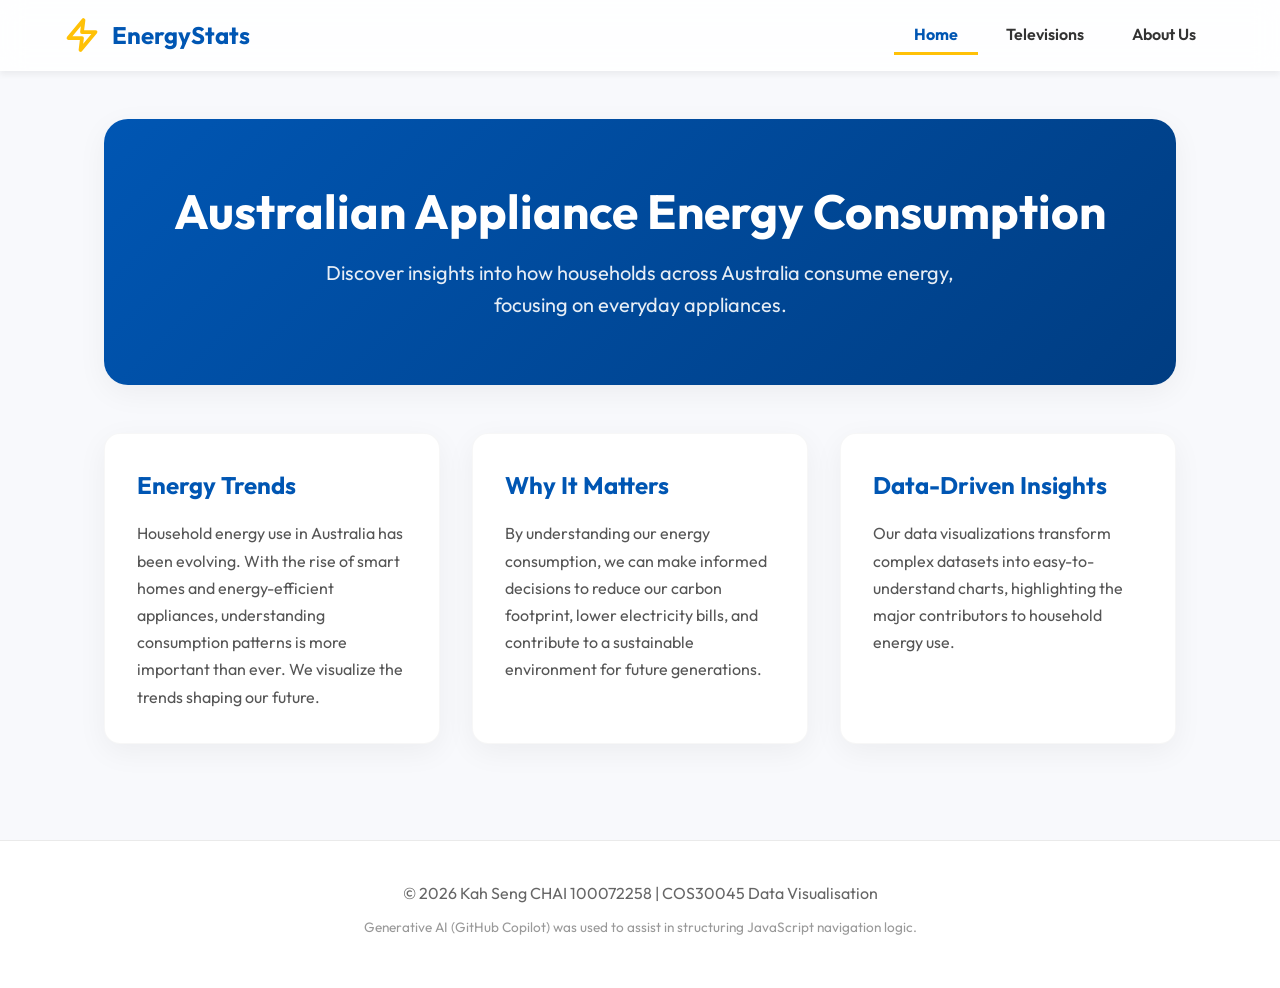
==== index.html @ 73813632 "setup index.html and style.css" ====
<!DOCTYPE html>
<html lang="en">
<head>
  <meta charset="UTF-8">
  <meta name="viewport" content="width=device-width, initial-scale=1.0">
  <title>Appliance Energy Consumption | Home</title>
  <meta name="description" content="Explore data and visualizations on appliance energy consumption across Australia.">
  <link rel="stylesheet" href="css/style.css">
  <script src="js/nav.js" defer></script>
</head>
<body>
  <header>
    <div>
      <a href="index.html">
        <svg class="logo-svg" viewBox="0 0 24 24">
          <path d="M13 2L3 14h9l-1 8 10-12h-9l1-8z" stroke-linejoin="round" stroke-linecap="round"/>
        </svg>
        <span>EnergyStats</span>
      </a>
    </div>
    <nav>
      <ul>
        <li><a href="index.html" class="nav-link">Home</a></li>
        <li><a href="televisions.html" class="nav-link">Televisions</a></li>
        <li><a href="about.html" class="nav-link">About Us</a></li>
      </ul>
    </nav>
  </header>

  <main>
    <section class="hero">
      <h1>Australian Appliance Energy Consumption</h1>
      <p>Discover insights into how households across Australia consume energy, focusing on everyday appliances.</p>
    </section>

    <div class="card-grid">
      <div class="card">
        <h2>Energy Trends</h2>
        <p>Household energy use in Australia has been evolving. With the rise of smart homes and energy-efficient appliances, understanding consumption patterns is more important than ever. We visualize the trends shaping our future.</p>
      </div>
      <div class="card">
        <h2>Why It Matters</h2>
        <p>By understanding our energy consumption, we can make informed decisions to reduce our carbon footprint, lower electricity bills, and contribute to a sustainable environment for future generations.</p>
      </div>
      <div class="card">
        <h2>Data-Driven Insights</h2>
        <p>Our data visualizations transform complex datasets into easy-to-understand charts, highlighting the major contributors to household energy use.</p>
      </div>
    </div>
  </main>

  <footer>
    <p>&copy; 2026 Kah Seng CHAI 100072258 | COS30045 Data Visualisation</p>
    <p><small>Generative AI (GitHub Copilot) was used to assist in structuring JavaScript navigation logic.</small></p>
  </footer>
</body>
</html>
---- css/style.css ----
@import url('https://fonts.googleapis.com/css2?family=Outfit:wght@300;400;600;700&display=swap');

/* Palette matching the Power Logo */
:root {
  --primary-color: #0056b3;
  --accent-color: #ffc107;
  --text-color: #333333;
  --bg-hover: #e9ecef;
  --bg-color: #f8f9fc;
  --card-bg: #ffffff;
  --shadow: 0 8px 30px rgba(0,0,0,0.05);
  --glass-bg: rgba(255, 255, 255, 0.85);
  --glass-border: rgba(255, 255, 255, 0.2);
}

* {
  margin: 0;
  padding: 0;
  box-sizing: border-box;
  font-family: 'Outfit', sans-serif;
}

body {
  background-color: var(--bg-color);
  color: var(--text-color);
  line-height: 1.6;
  display: flex;
  flex-direction: column;
  min-height: 100vh;
}

/* Header & Navigation */
header {
  position: sticky;
  top: 0;
  z-index: 1000;
  background: var(--glass-bg);
  backdrop-filter: blur(12px);
  -webkit-backdrop-filter: blur(12px);
  border-bottom: 1px solid var(--glass-border);
  box-shadow: 0 4px 6px rgba(0, 0, 0, 0.05);
  display: flex;
  justify-content: space-between;
  align-items: center;
  padding: 1rem 5%;
  transition: all 0.3s ease;
}

header div a {
  display: flex;
  align-items: center;
  gap: 0.75rem;
  text-decoration: none;
  font-weight: 700;
  font-size: 1.5rem;
  color: var(--primary-color);
}

.logo-svg {
  width: 36px;
  height: 36px;
  fill: none;
  stroke: var(--accent-color);
  stroke-width: 2.5;
  stroke-linecap: round;
  stroke-linejoin: round;
  transition: transform 0.3s ease;
}

header div a:hover .logo-svg {
  transform: scale(1.1) rotate(5deg);
}

nav ul {
  display: flex;
  list-style: none;
  gap: 0.5rem;
}

nav li {
  margin: 0;
}

.nav-link {
  text-decoration: none;
  color: var(--text-color);
  font-weight: 600;
  padding: 0.5rem 1.25rem;
  border-radius: 8px;
  transition: all 0.2s ease-in-out;
  border-bottom: 3px solid transparent;
}

/* Mouse-over feedback */
.nav-link:hover {
  background-color: var(--bg-hover);
  color: var(--primary-color);
  transition: all 0.2s ease-in-out;
}

/* Page indicator for currently active page */
.nav-link.active {
  border-bottom: 3px solid var(--accent-color);
  font-weight: bold;
  color: var(--primary-color);
  background-color: transparent;
  border-radius: 8px 8px 0 0;
}

/* Main Content Area */
main {
  flex-grow: 1;
  padding: 3rem 5%;
  max-width: 1200px;
  margin: 0 auto;
  width: 100%;
}

.hero {
  text-align: center;
  padding: 4rem 2rem;
  background: linear-gradient(135deg, var(--primary-color) 0%, #003d82 100%);
  color: white;
  border-radius: 24px;
  margin-bottom: 3rem;
  box-shadow: var(--shadow);
  position: relative;
  overflow: hidden;
}

.hero h1 {
  font-size: 3rem;
  margin-bottom: 1rem;
  line-height: 1.2;
}

.hero p {
  font-size: 1.25rem;
  opacity: 0.9;
  max-width: 650px;
  margin: 0 auto;
}

.card-grid {
  display: grid;
  grid-template-columns: repeat(auto-fit, minmax(320px, 1fr));
  gap: 2rem;
  margin-bottom: 3rem;
}

.card {
  background: var(--card-bg);
  padding: 2rem;
  border-radius: 16px;
  box-shadow: var(--shadow);
  transition: transform 0.3s ease, box-shadow 0.3s ease;
  border: 1px solid rgba(0,0,0,0.03);
}

.card:hover {
  transform: translateY(-6px);
  box-shadow: 0 16px 40px rgba(0, 0, 0, 0.08);
}

.card h2 {
  color: var(--primary-color);
  margin-bottom: 1rem;
  font-size: 1.5rem;
}

.card p {
  color: #555;
  line-height: 1.7;
}

/* Footer Requirements */
footer {
  background-color: white;
  padding: 2.5rem 5%;
  text-align: center;
  border-top: 1px solid #eaeaea;
  margin-top: auto;
}

footer p {
  margin-bottom: 0.5rem;
  color: #666;
  font-size: 1rem;
}

footer small {
  color: #999;
  font-size: 0.85rem;
}
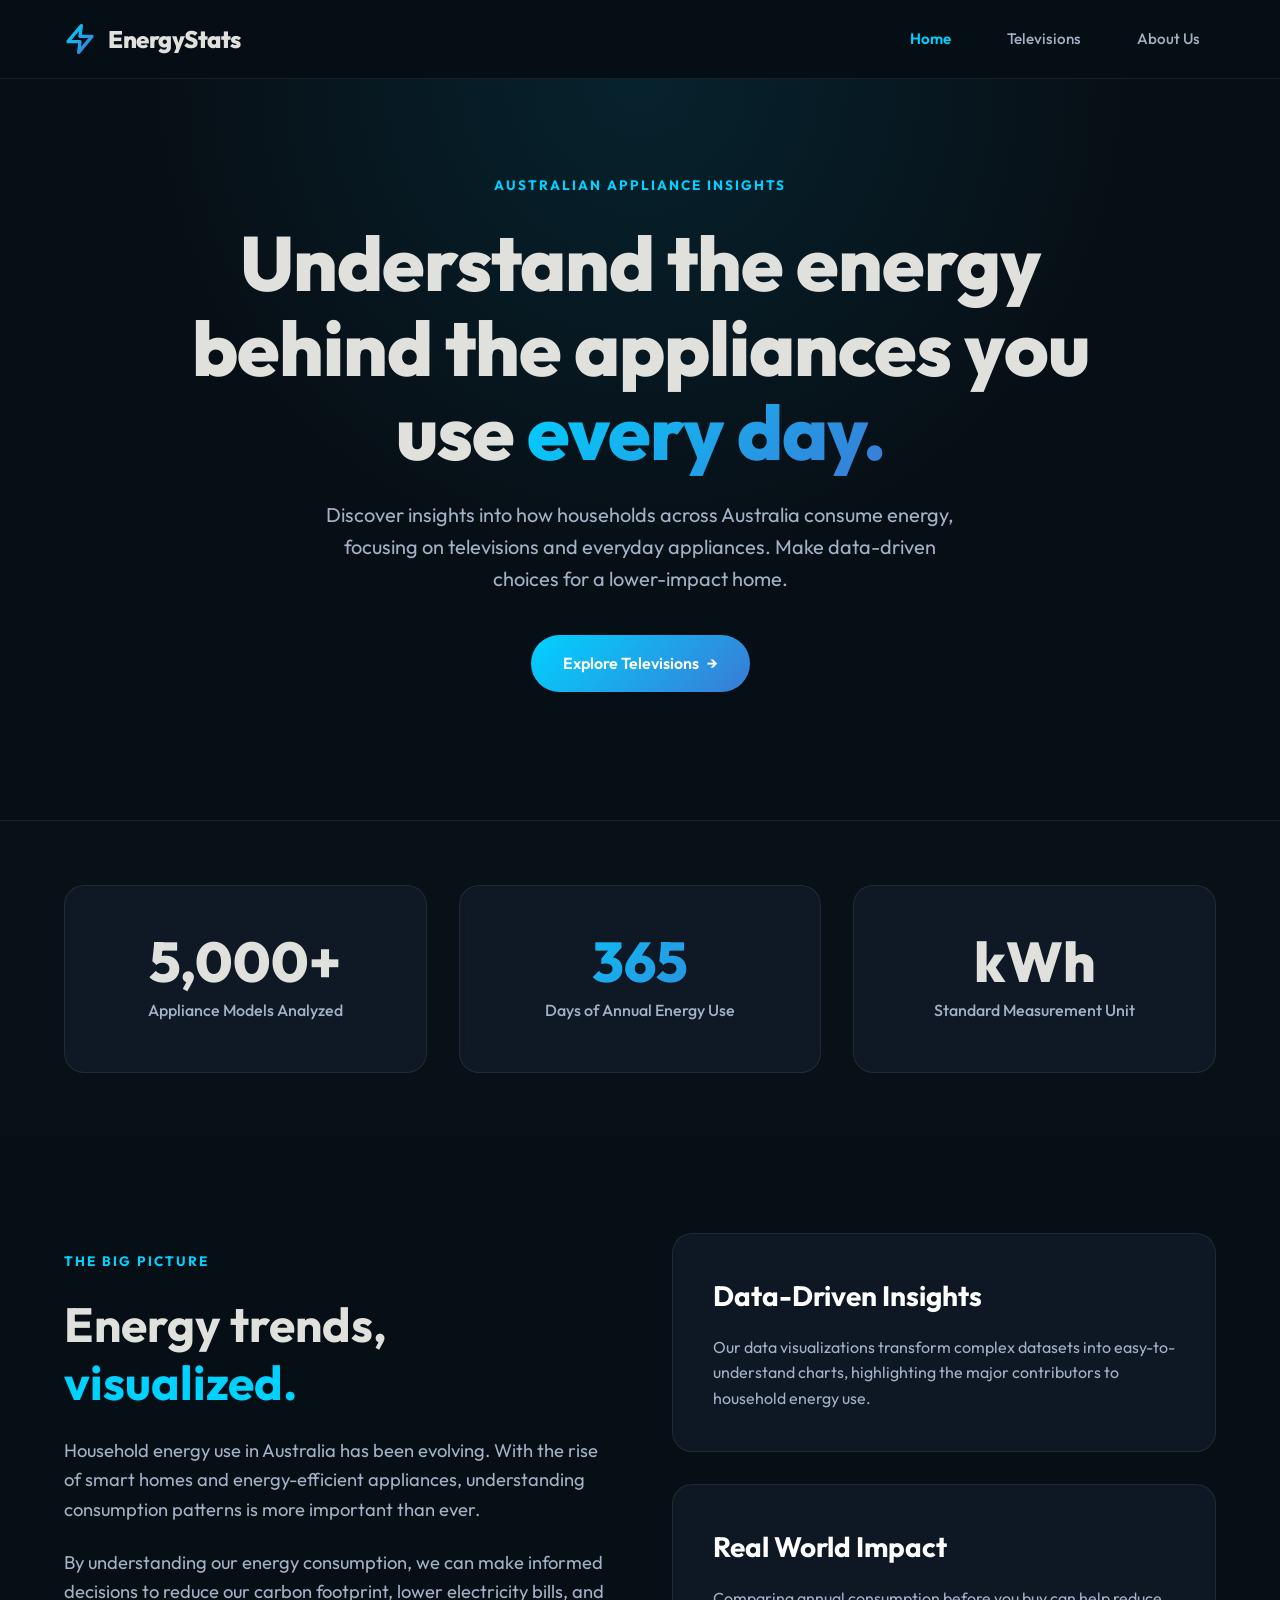
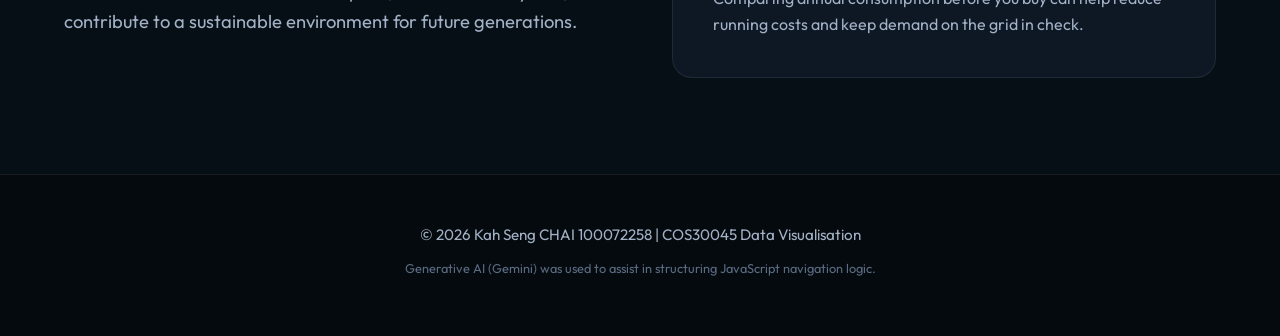
==== commit eb513053: "2026.09.24" ====
--- a/index.html
+++ b/index.html
@@ -10,17 +10,21 @@
 </head>
 <body>
   <header>
-    <div>
-      <a href="index.html">
-        <svg class="logo-svg" viewBox="0 0 24 24">
-          <path d="M13 2L3 14h9l-1 8 10-12h-9l1-8z" stroke-linejoin="round" stroke-linecap="round"/>
-        </svg>
-        <span>EnergyStats</span>
-      </a>
-    </div>
+    <a class="brand" href="index.html">
+      <svg class="logo-svg" viewBox="0 0 24 24">
+        <defs>
+          <linearGradient id="accent-grad" x1="0%" y1="0%" x2="100%" y2="100%">
+            <stop offset="0%" stop-color="#00d2ff" />
+            <stop offset="100%" stop-color="#3a7bd5" />
+          </linearGradient>
+        </defs>
+        <path d="M13 2L3 14h9l-1 8 10-12h-9l1-8z" stroke-linejoin="round" stroke-linecap="round"/>
+      </svg>
+      <span>EnergyStats</span>
+    </a>
     <nav>
       <ul>
-        <li><a href="index.html" class="nav-link">Home</a></li>
+        <li><a href="index.html" class="nav-link active">Home</a></li>
         <li><a href="televisions.html" class="nav-link">Televisions</a></li>
         <li><a href="about.html" class="nav-link">About Us</a></li>
       </ul>
@@ -29,29 +33,54 @@
 
   <main>
     <section class="hero">
-      <h1>Australian Appliance Energy Consumption</h1>
-      <p>Discover insights into how households across Australia consume energy, focusing on everyday appliances.</p>
+      <span class="eyebrow">Australian Appliance Insights</span>
+      <h1>Understand the energy behind the appliances you use <em>every day.</em></h1>
+      <p>Discover insights into how households across Australia consume energy, focusing on televisions and everyday appliances. Make data-driven choices for a lower-impact home.</p>
+      <a href="televisions.html" class="btn">Explore Televisions <span>→</span></a>
     </section>
 
-    <div class="card-grid">
-      <div class="card">
-        <h2>Energy Trends</h2>
-        <p>Household energy use in Australia has been evolving. With the rise of smart homes and energy-efficient appliances, understanding consumption patterns is more important than ever. We visualize the trends shaping our future.</p>
+    <section class="stats-section fade-in-section">
+      <div class="stats-grid">
+        <div class="stat-card">
+          <span class="stat-num">5,000+</span>
+          <span class="stat-label">Appliance Models Analyzed</span>
+        </div>
+        <div class="stat-card accent">
+          <span class="stat-num">365</span>
+          <span class="stat-label">Days of Annual Energy Use</span>
+        </div>
+        <div class="stat-card">
+          <span class="stat-num">kWh</span>
+          <span class="stat-label">Standard Measurement Unit</span>
+        </div>
       </div>
-      <div class="card">
-        <h2>Why It Matters</h2>
-        <p>By understanding our energy consumption, we can make informed decisions to reduce our carbon footprint, lower electricity bills, and contribute to a sustainable environment for future generations.</p>
+    </section>
+
+    <section class="split-section fade-in-section">
+      <div class="split-content">
+        <div class="split-text">
+          <span class="eyebrow">The Big Picture</span>
+          <h2>Energy trends, <br><em>visualized.</em></h2>
+          <p>Household energy use in Australia has been evolving. With the rise of smart homes and energy-efficient appliances, understanding consumption patterns is more important than ever.</p>
+          <p>By understanding our energy consumption, we can make informed decisions to reduce our carbon footprint, lower electricity bills, and contribute to a sustainable environment for future generations.</p>
+        </div>
+        <div class="card-grid">
+          <div class="card">
+            <h2>Data-Driven Insights</h2>
+            <p>Our data visualizations transform complex datasets into easy-to-understand charts, highlighting the major contributors to household energy use.</p>
+          </div>
+          <div class="card">
+            <h2>Real World Impact</h2>
+            <p>Comparing annual consumption before you buy can help reduce running costs and keep demand on the grid in check.</p>
+          </div>
+        </div>
       </div>
-      <div class="card">
-        <h2>Data-Driven Insights</h2>
-        <p>Our data visualizations transform complex datasets into easy-to-understand charts, highlighting the major contributors to household energy use.</p>
-      </div>
-    </div>
+    </section>
   </main>
 
   <footer>
     <p>&copy; 2026 Kah Seng CHAI 100072258 | COS30045 Data Visualisation</p>
-    <p><small>Generative AI (GitHub Copilot) was used to assist in structuring JavaScript navigation logic.</small></p>
+    <p><small>Generative AI (Gemini) was used to assist in structuring JavaScript navigation logic.</small></p>
   </footer>
 </body>
 </html>
--- a/css/style.css
+++ b/css/style.css
@@ -1,16 +1,18 @@
-@import url('https://fonts.googleapis.com/css2?family=Outfit:wght@300;400;600;700&display=swap');
-
-/* Palette matching the Power Logo */
+@import url('https://fonts.googleapis.com/css2?family=Outfit:wght@300;400;500;600;700;800&display=swap');
+
 :root {
-  --primary-color: #0056b3;
-  --accent-color: #ffc107;
-  --text-color: #333333;
-  --bg-hover: #e9ecef;
-  --bg-color: #f8f9fc;
-  --card-bg: #ffffff;
-  --shadow: 0 8px 30px rgba(0,0,0,0.05);
-  --glass-bg: rgba(255, 255, 255, 0.85);
-  --glass-border: rgba(255, 255, 255, 0.2);
+  --primary-color: #0d1b2a;
+  --secondary-color: #1b263b;
+  --accent-color: #00d2ff;
+  --accent-gradient: linear-gradient(135deg, #00d2ff 0%, #3a7bd5 100%);
+  --text-primary: #e0e1dd;
+  --text-secondary: #a3b1c6;
+  --bg-dark: #070f16;
+  --bg-card: rgba(27, 38, 59, 0.4);
+  --glass-border: rgba(255, 255, 255, 0.08);
+  --glass-bg: rgba(7, 15, 22, 0.85);
+  --shadow-soft: 0 10px 30px -10px rgba(0, 0, 0, 0.5);
+  --shadow-glow: 0 0 20px rgba(0, 210, 255, 0.2);
 }
 
 * {
@@ -21,174 +23,407 @@
 }
 
 body {
-  background-color: var(--bg-color);
-  color: var(--text-color);
+  background-color: var(--bg-dark);
+  color: var(--text-primary);
   line-height: 1.6;
   display: flex;
   flex-direction: column;
   min-height: 100vh;
-}
-
-/* Header & Navigation */
+  overflow-x: hidden;
+}
+
+/* --- Header & Navigation --- */
 header {
   position: sticky;
   top: 0;
   z-index: 1000;
   background: var(--glass-bg);
-  backdrop-filter: blur(12px);
-  -webkit-backdrop-filter: blur(12px);
+  backdrop-filter: blur(16px);
+  -webkit-backdrop-filter: blur(16px);
   border-bottom: 1px solid var(--glass-border);
-  box-shadow: 0 4px 6px rgba(0, 0, 0, 0.05);
   display: flex;
   justify-content: space-between;
   align-items: center;
-  padding: 1rem 5%;
+  padding: 1.25rem 5%;
   transition: all 0.3s ease;
 }
 
-header div a {
+header .brand {
   display: flex;
   align-items: center;
   gap: 0.75rem;
   text-decoration: none;
-  font-weight: 700;
+  font-weight: 800;
   font-size: 1.5rem;
-  color: var(--primary-color);
+  color: var(--text-primary);
+  letter-spacing: -0.5px;
 }
 
 .logo-svg {
-  width: 36px;
-  height: 36px;
+  width: 32px;
+  height: 32px;
   fill: none;
-  stroke: var(--accent-color);
+  stroke: url(#accent-grad);
   stroke-width: 2.5;
   stroke-linecap: round;
   stroke-linejoin: round;
-  transition: transform 0.3s ease;
-}
-
-header div a:hover .logo-svg {
-  transform: scale(1.1) rotate(5deg);
+  transition: transform 0.4s cubic-bezier(0.175, 0.885, 0.32, 1.275);
+}
+
+header .brand:hover .logo-svg {
+  transform: rotate(15deg) scale(1.1);
 }
 
 nav ul {
   display: flex;
   list-style: none;
-  gap: 0.5rem;
-}
-
-nav li {
-  margin: 0;
+  gap: 1.5rem;
 }
 
 .nav-link {
   text-decoration: none;
-  color: var(--text-color);
+  color: var(--text-secondary);
+  font-weight: 500;
+  font-size: 0.95rem;
+  padding: 0.5rem 1rem;
+  border-radius: 8px;
+  transition: all 0.3s ease;
+  position: relative;
+}
+
+.nav-link:hover {
+  color: var(--text-primary);
+  background: rgba(255, 255, 255, 0.03);
+}
+
+.nav-link.active {
+  color: var(--accent-color);
   font-weight: 600;
-  padding: 0.5rem 1.25rem;
-  border-radius: 8px;
-  transition: all 0.2s ease-in-out;
-  border-bottom: 3px solid transparent;
-}
-
-/* Mouse-over feedback */
-.nav-link:hover {
-  background-color: var(--bg-hover);
-  color: var(--primary-color);
-  transition: all 0.2s ease-in-out;
-}
-
-/* Page indicator for currently active page */
-.nav-link.active {
-  border-bottom: 3px solid var(--accent-color);
-  font-weight: bold;
-  color: var(--primary-color);
-  background-color: transparent;
-  border-radius: 8px 8px 0 0;
-}
-
-/* Main Content Area */
+}
+
+/* --- Main Layout --- */
 main {
   flex-grow: 1;
-  padding: 3rem 5%;
+  width: 100%;
+}
+
+.container {
+  padding: 4rem 5%;
+  max-width: 1400px;
+  margin: 0 auto;
+}
+
+/* --- Hero Section --- */
+.hero {
+  position: relative;
+  padding: 6rem 5% 8rem;
+  display: flex;
+  flex-direction: column;
+  justify-content: center;
+  align-items: center;
+  text-align: center;
+  background: radial-gradient(circle at 50% 0%, rgba(0, 210, 255, 0.1) 0%, var(--bg-dark) 50%);
+  overflow: hidden;
+}
+
+.eyebrow {
+  font-size: 0.85rem;
+  font-weight: 700;
+  letter-spacing: 2px;
+  text-transform: uppercase;
+  color: var(--accent-color);
+  margin-bottom: 1.5rem;
+  display: block;
+  opacity: 0;
+  transform: translateY(20px);
+  animation: fadeUp 0.6s forwards 0.2s;
+}
+
+.hero h1 {
+  font-size: clamp(3rem, 6vw, 5rem);
+  font-weight: 800;
+  line-height: 1.1;
+  letter-spacing: -1px;
+  margin-bottom: 1.5rem;
+  max-width: 900px;
+  opacity: 0;
+  transform: translateY(20px);
+  animation: fadeUp 0.6s forwards 0.4s;
+}
+
+.hero h1 em {
+  font-style: normal;
+  background: var(--accent-gradient);
+  -webkit-background-clip: text;
+  -webkit-text-fill-color: transparent;
+}
+
+.hero p {
+  font-size: 1.25rem;
+  color: var(--text-secondary);
+  max-width: 650px;
+  margin-bottom: 2.5rem;
+  opacity: 0;
+  transform: translateY(20px);
+  animation: fadeUp 0.6s forwards 0.6s;
+}
+
+.btn {
+  display: inline-flex;
+  align-items: center;
+  gap: 0.5rem;
+  padding: 1rem 2rem;
+  background: var(--accent-gradient);
+  color: #fff;
+  text-decoration: none;
+  font-weight: 600;
+  border-radius: 30px;
+  transition: transform 0.3s ease, box-shadow 0.3s ease;
+  opacity: 0;
+  transform: translateY(20px);
+  animation: fadeUp 0.6s forwards 0.8s;
+}
+
+.btn:hover {
+  transform: translateY(-3px);
+  box-shadow: 0 10px 25px rgba(0, 210, 255, 0.3);
+}
+
+.btn span {
+  transition: transform 0.3s ease;
+}
+
+.btn:hover span {
+  transform: translateX(4px);
+}
+
+/* --- Stats Grid --- */
+.stats-section {
+  padding: 4rem 5%;
+  border-top: 1px solid var(--glass-border);
+  background: rgba(255,255,255,0.01);
+}
+
+.stats-grid {
+  display: grid;
+  grid-template-columns: repeat(auto-fit, minmax(280px, 1fr));
+  gap: 2rem;
   max-width: 1200px;
   margin: 0 auto;
-  width: 100%;
-}
-
-.hero {
+}
+
+.stat-card {
+  background: var(--bg-card);
+  border: 1px solid var(--glass-border);
+  padding: 3rem 2rem;
+  border-radius: 20px;
   text-align: center;
-  padding: 4rem 2rem;
-  background: linear-gradient(135deg, var(--primary-color) 0%, #003d82 100%);
-  color: white;
-  border-radius: 24px;
-  margin-bottom: 3rem;
-  box-shadow: var(--shadow);
-  position: relative;
-  overflow: hidden;
-}
-
-.hero h1 {
+  backdrop-filter: blur(10px);
+  transition: transform 0.3s ease, border-color 0.3s ease;
+}
+
+.stat-card:hover {
+  transform: translateY(-5px);
+  border-color: rgba(0, 210, 255, 0.3);
+  box-shadow: var(--shadow-glow);
+}
+
+.stat-num {
+  display: block;
+  font-size: 3.5rem;
+  font-weight: 800;
+  color: var(--text-primary);
+  line-height: 1;
+  margin-bottom: 0.5rem;
+}
+
+.stat-card.accent .stat-num {
+  background: var(--accent-gradient);
+  -webkit-background-clip: text;
+  -webkit-text-fill-color: transparent;
+}
+
+.stat-label {
+  font-size: 1rem;
+  color: var(--text-secondary);
+  font-weight: 500;
+}
+
+/* --- Split Section --- */
+.split-section {
+  padding: 6rem 5%;
+  max-width: 1400px;
+  margin: 0 auto;
+}
+
+.split-content {
+  display: grid;
+  grid-template-columns: 1fr 1fr;
+  gap: 4rem;
+  align-items: center;
+}
+
+.split-text h2 {
   font-size: 3rem;
-  margin-bottom: 1rem;
   line-height: 1.2;
-}
-
-.hero p {
-  font-size: 1.25rem;
-  opacity: 0.9;
-  max-width: 650px;
-  margin: 0 auto;
-}
-
+  margin-bottom: 1.5rem;
+}
+
+.split-text h2 em {
+  font-style: normal;
+  color: var(--accent-color);
+}
+
+.split-text p {
+  color: var(--text-secondary);
+  font-size: 1.15rem;
+  margin-bottom: 1.5rem;
+}
+
+/* --- Cards Grid (for About / general use) --- */
 .card-grid {
   display: grid;
   grid-template-columns: repeat(auto-fit, minmax(320px, 1fr));
   gap: 2rem;
-  margin-bottom: 3rem;
 }
 
 .card {
-  background: var(--card-bg);
+  background: var(--bg-card);
+  border: 1px solid var(--glass-border);
+  padding: 2.5rem;
+  border-radius: 20px;
+  transition: all 0.3s ease;
+  position: relative;
+  overflow: hidden;
+}
+
+.card::before {
+  content: '';
+  position: absolute;
+  top: 0; left: 0; width: 100%; height: 4px;
+  background: var(--accent-gradient);
+  transform: scaleX(0);
+  transform-origin: left;
+  transition: transform 0.4s ease;
+}
+
+.card:hover::before {
+  transform: scaleX(1);
+}
+
+.card:hover {
+  transform: translateY(-8px);
+  box-shadow: var(--shadow-glow);
+  background: rgba(27, 38, 59, 0.7);
+}
+
+.card h2 {
+  font-size: 1.75rem;
+  margin-bottom: 1rem;
+  color: #fff;
+}
+
+.card p {
+  color: var(--text-secondary);
+}
+
+/* --- Visualizations (Televisions Page) --- */
+.vis-grid {
+  display: grid;
+  grid-template-columns: repeat(auto-fit, minmax(400px, 1fr));
+  gap: 3rem;
+  margin-top: 4rem;
+}
+
+.vis-card {
+  background: var(--bg-card);
+  border: 1px solid var(--glass-border);
+  border-radius: 24px;
+  overflow: hidden;
+}
+
+.vis-card img {
+  width: 100%;
+  height: auto;
+  display: block;
+  border-bottom: 1px solid var(--glass-border);
+  background: #fff; /* Ensure charts with transparent bg look good */
+}
+
+.vis-content {
   padding: 2rem;
-  border-radius: 16px;
-  box-shadow: var(--shadow);
-  transition: transform 0.3s ease, box-shadow 0.3s ease;
-  border: 1px solid rgba(0,0,0,0.03);
-}
-
-.card:hover {
-  transform: translateY(-6px);
-  box-shadow: 0 16px 40px rgba(0, 0, 0, 0.08);
-}
-
-.card h2 {
-  color: var(--primary-color);
-  margin-bottom: 1rem;
+}
+
+.vis-content h3 {
   font-size: 1.5rem;
-}
-
-.card p {
-  color: #555;
-  line-height: 1.7;
-}
-
-/* Footer Requirements */
+  margin-bottom: 0.5rem;
+}
+
+.vis-content p {
+  color: var(--text-secondary);
+  font-size: 0.95rem;
+}
+
+/* --- Footer --- */
 footer {
-  background-color: white;
-  padding: 2.5rem 5%;
+  border-top: 1px solid var(--glass-border);
+  padding: 3rem 5%;
   text-align: center;
-  border-top: 1px solid #eaeaea;
+  background: #050a0f;
   margin-top: auto;
 }
 
 footer p {
+  color: var(--text-secondary);
+  font-size: 0.95rem;
   margin-bottom: 0.5rem;
-  color: #666;
-  font-size: 1rem;
 }
 
 footer small {
-  color: #999;
-  font-size: 0.85rem;
-}
+  color: #5a6b82;
+  font-size: 0.8rem;
+}
+
+/* --- Animations --- */
+@keyframes fadeUp {
+  to {
+    opacity: 1;
+    transform: translateY(0);
+  }
+}
+
+.fade-in-section {
+  opacity: 0;
+  transform: translateY(30px);
+  transition: opacity 0.8s ease, transform 0.8s ease;
+}
+
+.fade-in-section.is-visible {
+  opacity: 1;
+  transform: translateY(0);
+}
+
+/* --- Responsive --- */
+@media (max-width: 900px) {
+  .split-content {
+    grid-template-columns: 1fr;
+    gap: 3rem;
+  }
+  .hero h1 {
+    font-size: 2.5rem;
+  }
+}
+@media (max-width: 600px) {
+  nav ul {
+    display: none; /* In a real app, add a hamburger menu */
+  }
+  .hero {
+    padding: 4rem 5% 5rem;
+  }
+  .stats-grid {
+    grid-template-columns: 1fr;
+  }
+  .vis-grid {
+    grid-template-columns: 1fr;
+  }
+}
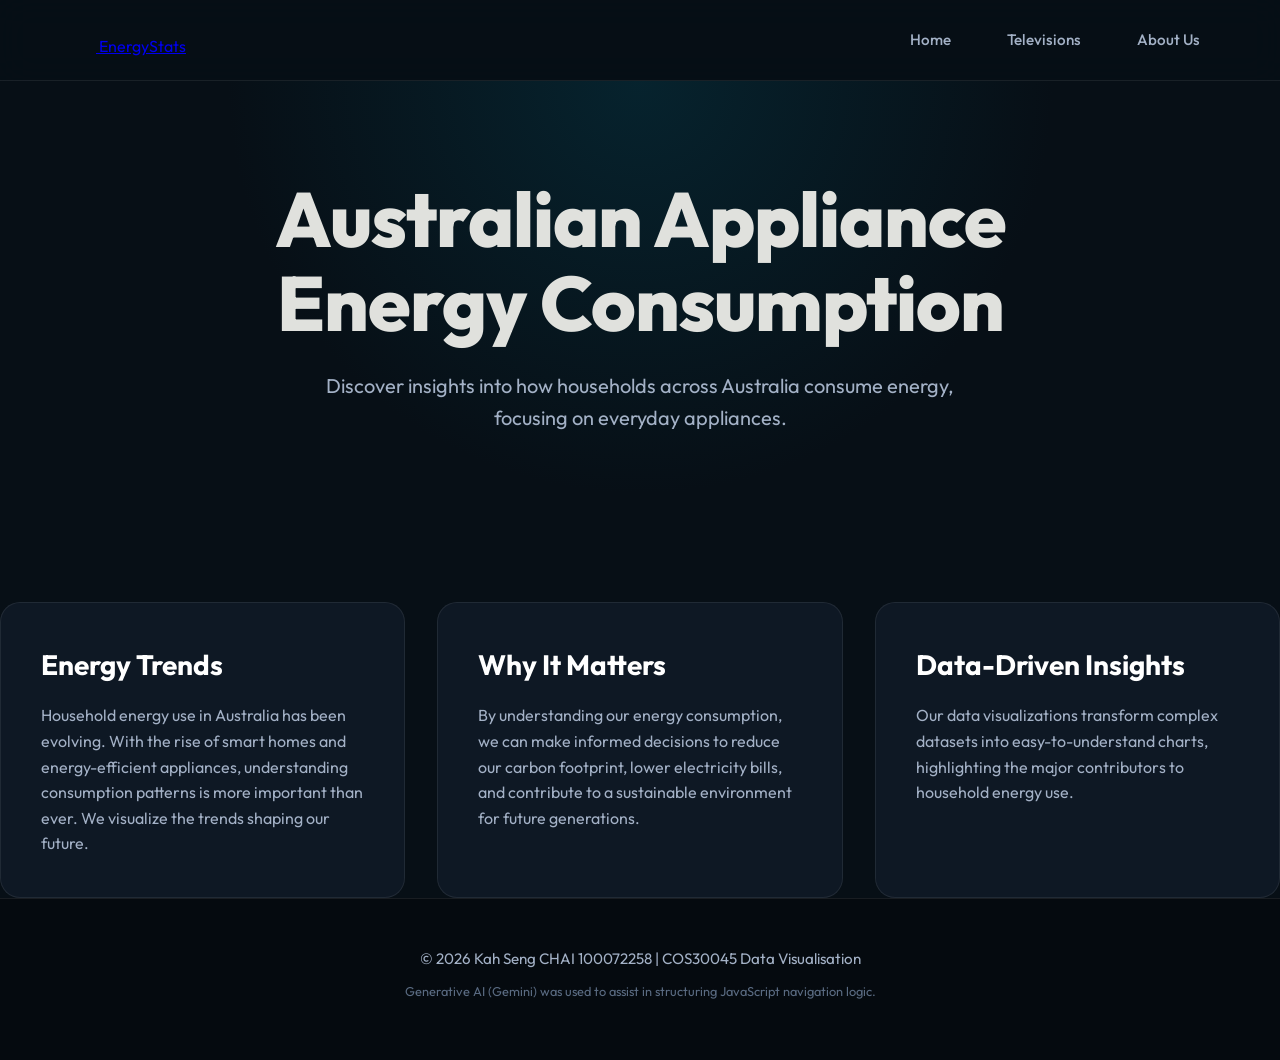
==== commit bfe8d573: "2029.09.24" ====
--- a/index.html
+++ b/index.html
@@ -10,21 +10,17 @@
 </head>
 <body>
   <header>
-    <a class="brand" href="index.html">
-      <svg class="logo-svg" viewBox="0 0 24 24">
-        <defs>
-          <linearGradient id="accent-grad" x1="0%" y1="0%" x2="100%" y2="100%">
-            <stop offset="0%" stop-color="#00d2ff" />
-            <stop offset="100%" stop-color="#3a7bd5" />
-          </linearGradient>
-        </defs>
-        <path d="M13 2L3 14h9l-1 8 10-12h-9l1-8z" stroke-linejoin="round" stroke-linecap="round"/>
-      </svg>
-      <span>EnergyStats</span>
-    </a>
+    <div>
+      <a href="index.html">
+        <svg class="logo-svg" viewBox="0 0 24 24">
+          <path d="M13 2L3 14h9l-1 8 10-12h-9l1-8z" stroke-linejoin="round" stroke-linecap="round"/>
+        </svg>
+        <span>EnergyStats</span>
+      </a>
+    </div>
     <nav>
       <ul>
-        <li><a href="index.html" class="nav-link active">Home</a></li>
+        <li><a href="index.html" class="nav-link">Home</a></li>
         <li><a href="televisions.html" class="nav-link">Televisions</a></li>
         <li><a href="about.html" class="nav-link">About Us</a></li>
       </ul>
@@ -33,49 +29,24 @@
 
   <main>
     <section class="hero">
-      <span class="eyebrow">Australian Appliance Insights</span>
-      <h1>Understand the energy behind the appliances you use <em>every day.</em></h1>
-      <p>Discover insights into how households across Australia consume energy, focusing on televisions and everyday appliances. Make data-driven choices for a lower-impact home.</p>
-      <a href="televisions.html" class="btn">Explore Televisions <span>→</span></a>
+      <h1>Australian Appliance Energy Consumption</h1>
+      <p>Discover insights into how households across Australia consume energy, focusing on everyday appliances.</p>
     </section>
 
-    <section class="stats-section fade-in-section">
-      <div class="stats-grid">
-        <div class="stat-card">
-          <span class="stat-num">5,000+</span>
-          <span class="stat-label">Appliance Models Analyzed</span>
-        </div>
-        <div class="stat-card accent">
-          <span class="stat-num">365</span>
-          <span class="stat-label">Days of Annual Energy Use</span>
-        </div>
-        <div class="stat-card">
-          <span class="stat-num">kWh</span>
-          <span class="stat-label">Standard Measurement Unit</span>
-        </div>
+    <div class="card-grid">
+      <div class="card">
+        <h2>Energy Trends</h2>
+        <p>Household energy use in Australia has been evolving. With the rise of smart homes and energy-efficient appliances, understanding consumption patterns is more important than ever. We visualize the trends shaping our future.</p>
       </div>
-    </section>
-
-    <section class="split-section fade-in-section">
-      <div class="split-content">
-        <div class="split-text">
-          <span class="eyebrow">The Big Picture</span>
-          <h2>Energy trends, <br><em>visualized.</em></h2>
-          <p>Household energy use in Australia has been evolving. With the rise of smart homes and energy-efficient appliances, understanding consumption patterns is more important than ever.</p>
-          <p>By understanding our energy consumption, we can make informed decisions to reduce our carbon footprint, lower electricity bills, and contribute to a sustainable environment for future generations.</p>
-        </div>
-        <div class="card-grid">
-          <div class="card">
-            <h2>Data-Driven Insights</h2>
-            <p>Our data visualizations transform complex datasets into easy-to-understand charts, highlighting the major contributors to household energy use.</p>
-          </div>
-          <div class="card">
-            <h2>Real World Impact</h2>
-            <p>Comparing annual consumption before you buy can help reduce running costs and keep demand on the grid in check.</p>
-          </div>
-        </div>
+      <div class="card">
+        <h2>Why It Matters</h2>
+        <p>By understanding our energy consumption, we can make informed decisions to reduce our carbon footprint, lower electricity bills, and contribute to a sustainable environment for future generations.</p>
       </div>
-    </section>
+      <div class="card">
+        <h2>Data-Driven Insights</h2>
+        <p>Our data visualizations transform complex datasets into easy-to-understand charts, highlighting the major contributors to household energy use.</p>
+      </div>
+    </div>
   </main>
 
   <footer>
